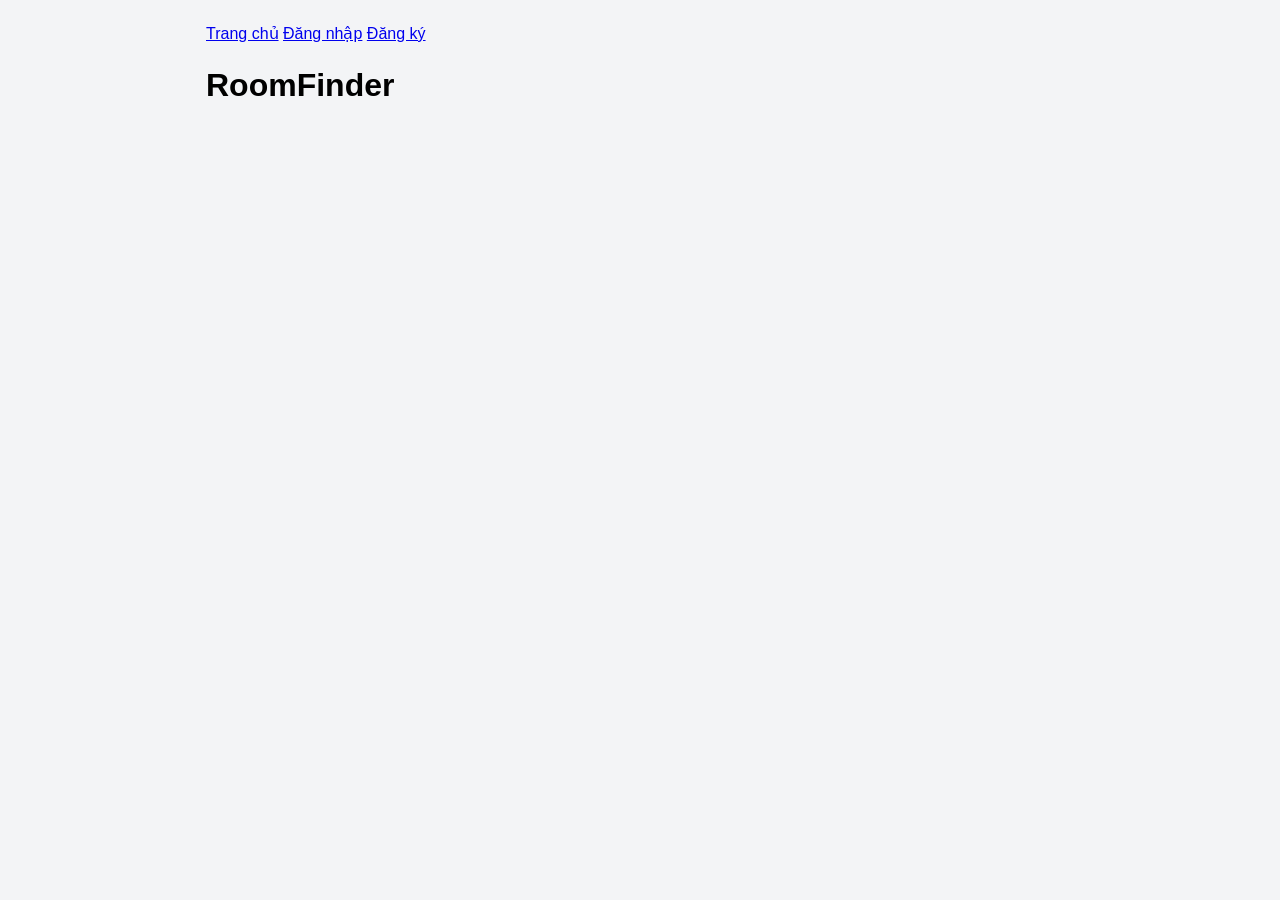
==== Frontend/index.html @ 50eba418 "feat(auth-ui): trang dang ky, dang nhap, luu token, bat CORS cho frontend" ====
<!DOCTYPE html>
<html lang="vi">
<head>
    <meta charset="UTF-8">
    <meta name="viewport" content="width=device-width, initial-scale=1.0">
    <title>Trang chủ | RoomFinder</title>
    <link rel="stylesheet" href="styles.css">
    <link rel="stylesheet" href="css/index.css">
    <script src="js/config.js" defer></script>
    <script src="js/auth/session.js" defer></script>
    <script src="js/ui.js" defer></script>
    <script src="js/index.js" defer></script>
</head>
<body class="home-page">
    <header class="container">
        <nav aria-label="Điều hướng chính">
            <a href="index.html" aria-current="page">Trang chủ</a>
            <a href="pages/auth/login.html">Đăng nhập</a>
            <a href="pages/auth/register.html">Đăng ký</a>
        </nav>
    </header>
    <main class="container">
        <h1>RoomFinder</h1>
        <!-- TODO: Thêm nội dung trang chủ tại đây. -->
    </main>
</body>
</html>
---- Frontend/styles.css ----
* { box-sizing: border-box; }

body {
  font-family: Arial, sans-serif;
  background: #f3f4f6;
  margin: 0;
}

.auth-box {
  max-width: 400px;
  margin: 60px auto;
  background: #fff;
  padding: 28px;
  border-radius: 10px;
  box-shadow: 0 2px 10px rgba(0, 0, 0, 0.1);
}

.auth-box h2 { margin-top: 0; text-align: center; }

.auth-box label {
  display: block;
  margin: 14px 0 6px;
  font-weight: bold;
  font-size: 14px;
}

.auth-box input,
.auth-box select {
  width: 100%;
  padding: 10px;
  border: 1px solid #ccc;
  border-radius: 6px;
  font-size: 15px;
}

.auth-box button {
  width: 100%;
  margin-top: 20px;
  padding: 12px;
  background: #2563eb;
  color: #fff;
  border: none;
  border-radius: 6px;
  font-size: 16px;
  cursor: pointer;
}

.auth-box button:hover { background: #1d4ed8; }
.auth-box button:disabled { background: #93c5fd; cursor: not-allowed; }
.auth-box p { text-align: center; margin-bottom: 0; }

.message {
  margin-top: 12px;
  padding: 10px;
  border-radius: 6px;
  font-size: 14px;
  display: none;
}
.message.error { display: block; background: #fee2e2; color: #b91c1c; }
.message.success { display: block; background: #dcfce7; color: #166534; }

.topbar {
  display: flex;
  justify-content: space-between;
  align-items: center;
  background: #2563eb;
  color: #fff;
  padding: 12px 24px;
}
.topbar button {
  background: #fff;
  color: #2563eb;
  border: none;
  padding: 8px 14px;
  border-radius: 6px;
  cursor: pointer;
}
.container { max-width: 900px; margin: 24px auto; padding: 0 16px; }
---- Frontend/css/index.css ----
/* CSS riêng của index.html. Viết giao diện trang chủ tại đây. */
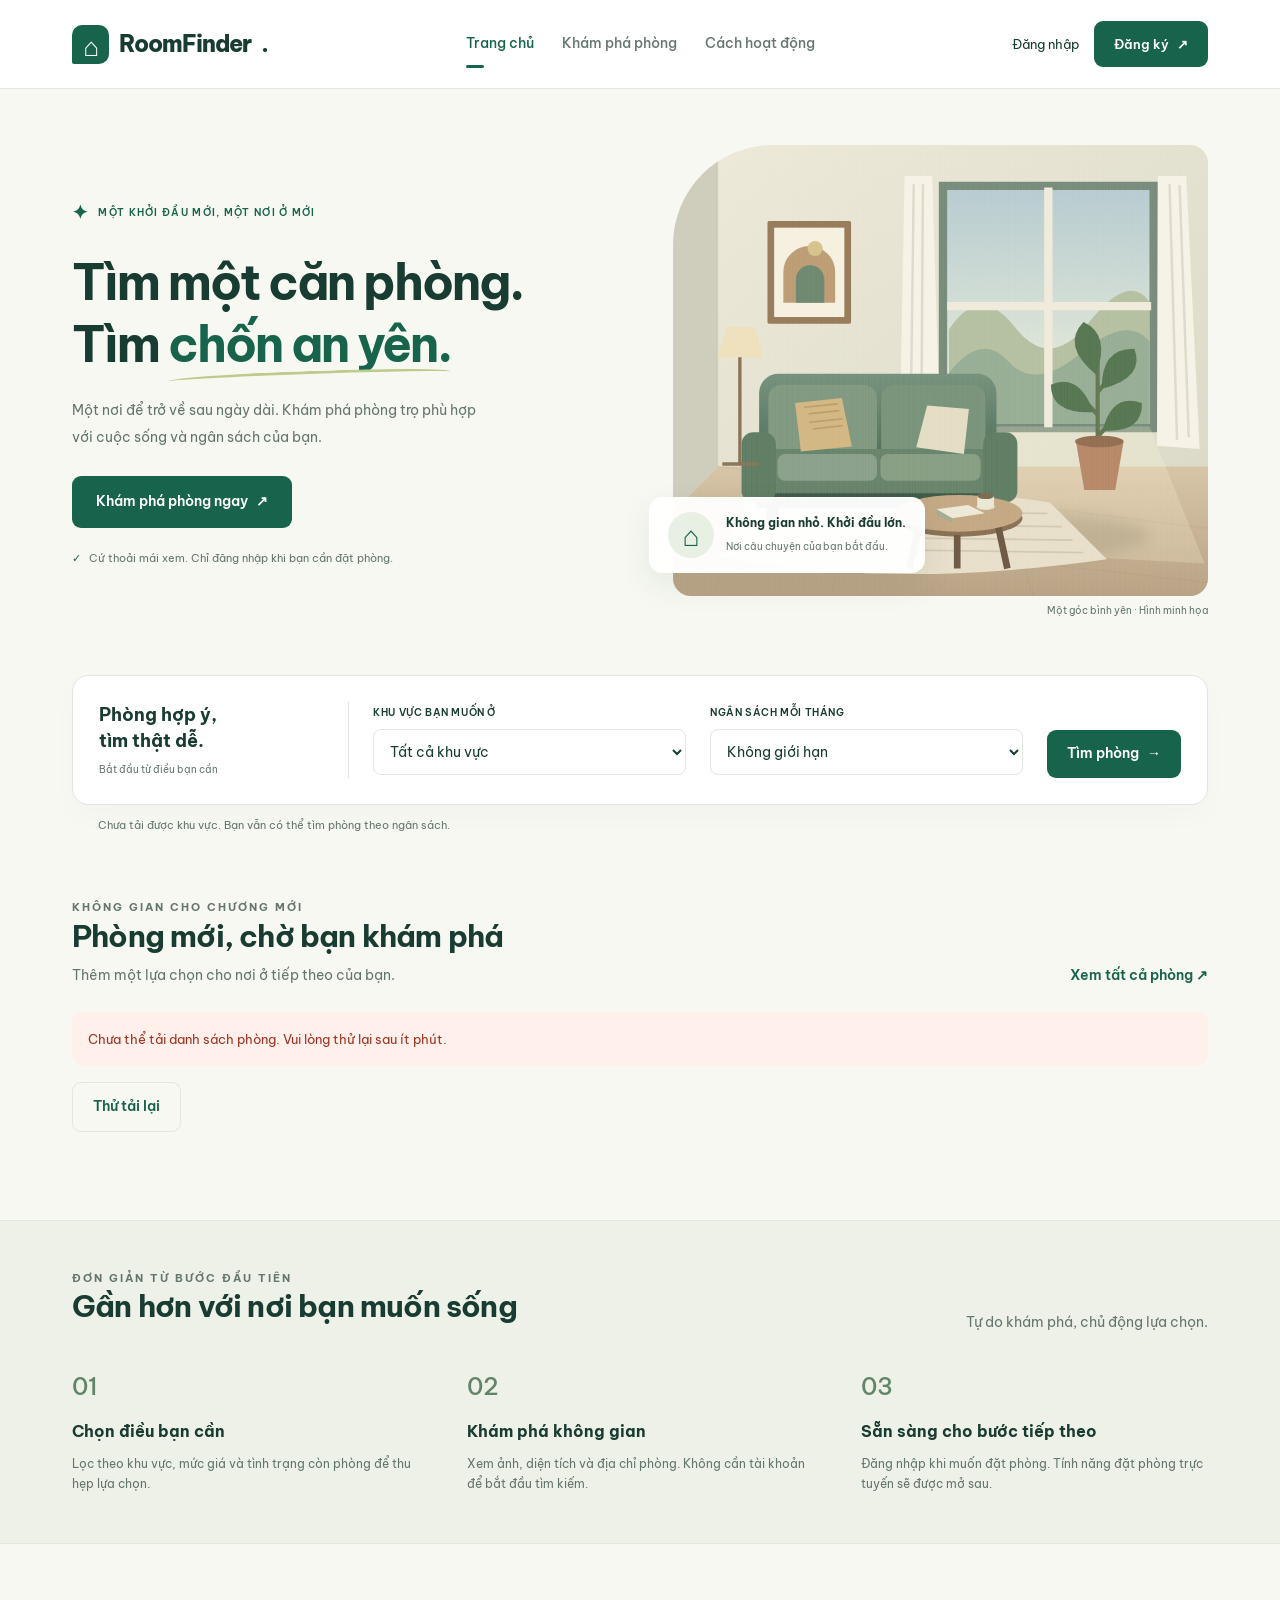
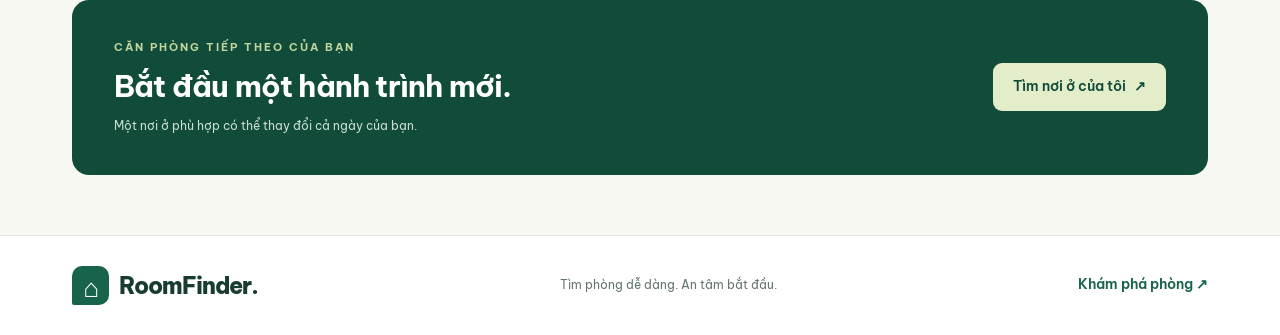
==== commit 4b8cd0d6: "feat(room-ui): trang danh sach phong dang card, loc theo gia va khu vuc, them truong District" ====
--- a/Frontend/index.html
+++ b/Frontend/index.html
@@ -1,27 +1,82 @@
 <!DOCTYPE html>
 <html lang="vi">
 <head>
-    <meta charset="UTF-8">
-    <meta name="viewport" content="width=device-width, initial-scale=1.0">
-    <title>Trang chủ | RoomFinder</title>
-    <link rel="stylesheet" href="styles.css">
-    <link rel="stylesheet" href="css/index.css">
-    <script src="js/config.js" defer></script>
-    <script src="js/auth/session.js" defer></script>
-    <script src="js/ui.js" defer></script>
-    <script src="js/index.js" defer></script>
+  <meta charset="UTF-8">
+  <meta name="viewport" content="width=device-width, initial-scale=1.0">
+  <meta name="description" content="Tìm phòng trọ phù hợp với bạn. Khám phá khu vực, so sánh giá và xem phòng tự do cùng RoomFinder.">
+  <title>RoomFinder — Tìm phòng, tìm chốn an yên</title>
+  <link rel="stylesheet" href="styles.css">
+  <link rel="stylesheet" href="css/index.css">
+  <link rel="stylesheet" href="css/rooms/room-list.css">
 </head>
-<body class="home-page">
-    <header class="container">
-        <nav aria-label="Điều hướng chính">
-            <a href="index.html" aria-current="page">Trang chủ</a>
-            <a href="pages/auth/login.html">Đăng nhập</a>
-            <a href="pages/auth/register.html">Đăng ký</a>
-        </nav>
-    </header>
-    <main class="container">
-        <h1>RoomFinder</h1>
-        <!-- TODO: Thêm nội dung trang chủ tại đây. -->
-    </main>
+<body>
+  <a class="skip-link" href="#main">Đến nội dung chính</a>
+  <header class="site-header">
+    <div class="container nav-inner">
+      <a class="brand" href="index.html"><span class="brand-mark" aria-hidden="true">⌂</span>RoomFinder<span class="brand-dot">.</span></a>
+      <nav class="nav-links" aria-label="Điều hướng chính">
+        <a href="index.html" aria-current="page">Trang chủ</a>
+        <a href="pages/rooms/room-list.html">Khám phá phòng</a>
+        <a class="nav-guide" href="#how-it-works">Cách hoạt động</a>
+      </nav>
+      <div id="userMenu" class="user-menu">
+        <a data-login href="pages/auth/login.html">Đăng nhập</a>
+        <a class="button" href="pages/auth/register.html">Đăng ký <span aria-hidden="true">↗</span></a>
+      </div>
+    </div>
+  </header>
+  <main id="main">
+    <section class="container hero">
+      <div class="hero-copy">
+        <span class="hero-tag"><span aria-hidden="true">✦</span> MỘT KHỞI ĐẦU MỚI, MỘT NƠI Ở MỚI</span>
+        <h1>Tìm một căn phòng.<br>Tìm <em>chốn an yên.</em></h1>
+        <p>Một nơi để trở về sau ngày dài. Khám phá phòng trọ phù hợp với cuộc sống và ngân sách của bạn.</p>
+        <a class="button hero-button" href="pages/rooms/room-list.html">Khám phá phòng ngay <span aria-hidden="true">↗</span></a>
+        <div class="hero-note"><span aria-hidden="true">✓</span> Cứ thoải mái xem. Chỉ đăng nhập khi bạn cần đặt phòng.</div>
+      </div>
+      <div class="hero-visual">
+        <img src="assets/images/home-room.svg" alt="Minh họa căn phòng ấm áp với cửa sổ lớn, ghế sofa và cây xanh" width="640" height="540" fetchpriority="high">
+        <div class="visual-label"><span class="visual-label-icon" aria-hidden="true">⌂</span><div><strong>Không gian nhỏ. Khởi đầu lớn.</strong><span>Nơi câu chuyện của bạn bắt đầu.</span></div></div>
+        <span class="image-caption">Một góc bình yên · Hình minh họa</span>
+      </div>
+    </section>
+    <section class="container search-section" aria-label="Tìm phòng nhanh">
+      <form id="homeSearch" class="home-search" action="pages/rooms/room-list.html">
+        <div class="search-intro"><strong>Phòng hợp ý,<br>tìm thật dễ.</strong><span>Bắt đầu từ điều bạn cần</span></div>
+        <div class="field"><label for="homeDistrict">KHU VỰC BẠN MUỐN Ở</label><select id="homeDistrict" name="district"><option value="">Tất cả khu vực</option></select></div>
+        <div class="field"><label for="homeBudget">NGÂN SÁCH MỖI THÁNG</label><select id="homeBudget" name="maxPrice"><option value="">Không giới hạn</option><option value="2000000">Đến 2 triệu đồng</option><option value="3000000">Đến 3 triệu đồng</option><option value="5000000">Đến 5 triệu đồng</option><option value="7000000">Đến 7 triệu đồng</option></select></div>
+        <button type="submit">Tìm phòng <span aria-hidden="true">→</span></button>
+      </form>
+      <p id="districtHint" class="search-hint">Gợi ý: chọn khu vực và mức giá để tìm phòng phù hợp hơn.</p>
+    </section>
+    <section class="container latest-section" aria-labelledby="latestTitle">
+      <div class="section-heading">
+        <div><p class="eyebrow">KHÔNG GIAN CHO CHƯƠNG MỚI</p><h2 id="latestTitle">Phòng mới, chờ bạn khám phá</h2><p>Thêm một lựa chọn cho nơi ở tiếp theo của bạn.</p></div>
+        <a class="text-link" href="pages/rooms/room-list.html">Xem tất cả phòng <span aria-hidden="true">↗</span></a>
+      </div>
+      <div id="status" class="status" role="status" aria-live="polite"></div>
+      <button id="retryRooms" class="btn-outline" type="button" hidden>Thử tải lại</button>
+      <div id="roomGrid" class="room-grid" aria-busy="true"></div>
+    </section>
+    <section class="how-section" id="how-it-works">
+      <div class="container">
+        <div class="section-heading"><div><p class="eyebrow">ĐƠN GIẢN TỪ BƯỚC ĐẦU TIÊN</p><h2>Gần hơn với nơi bạn muốn sống</h2></div><p>Tự do khám phá, chủ động lựa chọn.</p></div>
+        <div class="step-grid">
+          <article><span class="step-number">01</span><h3>Chọn điều bạn cần</h3><p>Lọc theo khu vực, mức giá và tình trạng còn phòng để thu hẹp lựa chọn.</p></article>
+          <article><span class="step-number">02</span><h3>Khám phá không gian</h3><p>Xem ảnh, diện tích và địa chỉ phòng. Không cần tài khoản để bắt đầu tìm kiếm.</p></article>
+          <article><span class="step-number">03</span><h3>Sẵn sàng cho bước tiếp theo</h3><p>Đăng nhập khi muốn đặt phòng. Tính năng đặt phòng trực tuyến sẽ được mở sau.</p></article>
+        </div>
+      </div>
+    </section>
+    <section class="container"><div class="home-cta"><div><p class="eyebrow">CĂN PHÒNG TIẾP THEO CỦA BẠN</p><h2>Bắt đầu một hành trình mới.</h2><p>Một nơi ở phù hợp có thể thay đổi cả ngày của bạn.</p></div><a class="button" href="pages/rooms/room-list.html">Tìm nơi ở của tôi <span aria-hidden="true">↗</span></a></div></section>
+  </main>
+  <footer class="site-footer"><div class="container footer-inner"><a class="brand" href="index.html"><span class="brand-mark" aria-hidden="true">⌂</span>RoomFinder.</a><p>Tìm phòng dễ dàng. An tâm bắt đầu.</p><a class="text-link" href="pages/rooms/room-list.html">Khám phá phòng ↗</a></div></footer>
+  <script src="js/config.js"></script>
+  <script src="js/utils.js"></script>
+  <script src="js/auth/session.js"></script>
+  <script src="js/navigation.js"></script>
+  <script src="js/rooms/room-api.js"></script>
+  <script src="js/rooms/room-ui.js"></script>
+  <script src="js/index.js"></script>
 </body>
-</html>
+</html>
--- a/Frontend/styles.css
+++ b/Frontend/styles.css
@@ -1,78 +1,61 @@
+@import url('https://fonts.googleapis.com/css2?family=Be+Vietnam+Pro:wght@400;500;600;700;800&display=swap');
+:root { --green: #17634b; --green-dark: #104c39; --ink: #183b32; --muted: #65766e; --line: #dfe7df; --cream: #f7f8f2; }
 * { box-sizing: border-box; }
-
-body {
-  font-family: Arial, sans-serif;
-  background: #f3f4f6;
-  margin: 0;
-}
-
-.auth-box {
-  max-width: 400px;
-  margin: 60px auto;
-  background: #fff;
-  padding: 28px;
-  border-radius: 10px;
-  box-shadow: 0 2px 10px rgba(0, 0, 0, 0.1);
-}
-
-.auth-box h2 { margin-top: 0; text-align: center; }
-
-.auth-box label {
-  display: block;
-  margin: 14px 0 6px;
-  font-weight: bold;
-  font-size: 14px;
-}
-
-.auth-box input,
-.auth-box select {
-  width: 100%;
-  padding: 10px;
-  border: 1px solid #ccc;
-  border-radius: 6px;
-  font-size: 15px;
-}
-
-.auth-box button {
-  width: 100%;
-  margin-top: 20px;
-  padding: 12px;
-  background: #2563eb;
-  color: #fff;
-  border: none;
-  border-radius: 6px;
-  font-size: 16px;
-  cursor: pointer;
-}
-
-.auth-box button:hover { background: #1d4ed8; }
-.auth-box button:disabled { background: #93c5fd; cursor: not-allowed; }
-.auth-box p { text-align: center; margin-bottom: 0; }
-
-.message {
-  margin-top: 12px;
-  padding: 10px;
-  border-radius: 6px;
-  font-size: 14px;
-  display: none;
-}
-.message.error { display: block; background: #fee2e2; color: #b91c1c; }
-.message.success { display: block; background: #dcfce7; color: #166534; }
-
-.topbar {
-  display: flex;
-  justify-content: space-between;
-  align-items: center;
-  background: #2563eb;
-  color: #fff;
-  padding: 12px 24px;
-}
-.topbar button {
-  background: #fff;
-  color: #2563eb;
-  border: none;
-  padding: 8px 14px;
-  border-radius: 6px;
-  cursor: pointer;
-}
-.container { max-width: 900px; margin: 24px auto; padding: 0 16px; }+html { scroll-behavior: smooth; }
+body { margin: 0; background: var(--cream); color: var(--ink); font-family: 'Be Vietnam Pro', Arial, sans-serif; font-size: 14px; line-height: 1.7; }
+a { color: inherit; text-decoration: none; }
+button, input, select { font: inherit; }
+button, .button { cursor: pointer; border: 0; border-radius: 9px; padding: 12px 20px; background: var(--green); color: white; font-weight: 600; display: inline-flex; align-items: center; justify-content: center; gap: 8px; transition: background .2s; }
+button:disabled { opacity: .55; cursor: not-allowed; }
+button:hover:not(:disabled), .button:hover { background: var(--green-dark); }
+.btn-secondary { background: #edf2eb; color: var(--green); }
+.btn-secondary:hover:not(:disabled) { background: #e0e9dc; }
+.btn-outline { background: transparent; color: var(--green); border: 1px solid var(--line); }
+.btn-outline:hover { background: #edf2eb; }
+:focus-visible { outline: 3px solid #cf9c4d; outline-offset: 4px; }
+[hidden] { display: none !important; }
+.container { max-width: 1200px; margin: 0 auto; padding: 0 32px; }
+.site-header { background: #fff; border-bottom: 1px solid var(--line); }
+.nav-inner { display: flex; align-items: center; justify-content: space-between; gap: 24px; min-height: 88px; }
+.brand { display: inline-flex; align-items: center; gap: 10px; font-size: 23px; font-weight: 800; letter-spacing: -1px; white-space: nowrap; }
+.brand-mark { width: 37px; height: 39px; background: var(--green); color: #fff; display: grid; place-items: center; border-radius: 10px 10px 10px 2px; font-size: 26px; }
+.nav-links, .user-menu { display: flex; align-items: center; gap: 28px; }
+.nav-links a { color: var(--muted); font-weight: 500; }
+.nav-links a:hover, .nav-links [aria-current] { color: var(--green); }
+.nav-links [aria-current] { position: relative; }
+.nav-links [aria-current]::after { content: ''; position: absolute; width: 18px; height: 3px; background: var(--green); bottom: -12px; left: 0; border-radius: 3px; }
+.user-menu { gap: 15px; font-size: 13px; }
+#userInfo { max-width: 200px; overflow: hidden; text-overflow: ellipsis; white-space: nowrap; }
+.eyebrow { color: var(--green); font-size: 11px; font-weight: 700; letter-spacing: 2px; text-transform: uppercase; }
+h1, h2, h3, p { margin-top: 0; }
+h1, h2, h3 { line-height: 1.3; }
+h2 { font-size: 30px; letter-spacing: -.8px; }
+.muted { color: var(--muted); }
+.section-heading { display: flex; justify-content: space-between; gap: 20px; align-items: end; margin-bottom: 24px; }
+.section-heading h2 { margin-bottom: 8px; }
+.section-heading p { margin: 0; color: var(--muted); }
+.text-link { color: var(--green); font-weight: 600; white-space: nowrap; }
+.field { display: flex; flex-direction: column; gap: 8px; }
+.field label { font-size: 12px; font-weight: 600; }
+input, select { width: 100%; min-width: 0; background: white; color: var(--ink); padding: 12px; border: 1px solid var(--line); border-radius: 8px; }
+input::placeholder { color: #8b978e; }
+.site-footer { border-top: 1px solid var(--line); background: #fff; padding: 30px 0; margin-top: 60px; }
+.footer-inner { display: flex; justify-content: space-between; align-items: center; gap: 20px; }
+.footer-inner p { font-size: 12px; color: var(--muted); margin: 0; }
+.skip-link { position: absolute; left: 20px; top: -100px; z-index: 10; background: white; padding: 12px; }
+.skip-link:focus { top: 10px; }
+.status, .message { display: none; padding: 16px; border-radius: 10px; margin: 16px 0; font-size: 13px; }
+.status.info { display: block; background: #eaf1ec; color: var(--green); }
+.status.error, .message.error { display: block; background: #fff0eb; color: #9e3422; }
+.message.success { display: block; background: #e5f3e7; color: var(--green); }
+.auth-page { min-height: 100vh; background: radial-gradient(ellipse at top left, #ddebdc, transparent 60%), var(--cream); }
+.auth-header { padding-top: 30px; display: flex; justify-content: space-between; align-items: center; }
+.auth-box { max-width: 460px; margin: 48px auto; padding: 36px; border: 1px solid var(--line); background: white; border-radius: 20px; box-shadow: 0 20px 60px #173d3210; }
+.auth-box h1 { font-size: 28px; margin-bottom: 10px; }
+.auth-box label { display: block; margin: 16px 0 6px; font-size: 12px; font-weight: 600; }
+.auth-box button { width: 100%; margin-top: 24px; }
+.auth-box > p:last-child { text-align: center; margin: 22px 0 0; font-size: 13px; }
+.auth-box a { color: var(--green); font-weight: 600; }
+@media (max-width: 900px) { .nav-links { gap: 18px; } .nav-links .nav-guide { display: none; } .nav-inner { gap: 16px; } #userInfo { max-width: 130px; } }
+@media (max-width: 640px) { .container { padding: 0 20px; } .nav-inner { flex-wrap: wrap; padding-top: 16px; padding-bottom: 16px; gap: 18px 10px; } .brand { font-size: 20px; } .nav-links { order: 3; width: 100%; font-size: 13px; } .user-menu { gap: 12px; font-size: 12px; } .user-menu .button, .user-menu button { padding: 9px 12px; } #userInfo { max-width: 110px; } h2 { font-size: 25px; } .section-heading { align-items: start; flex-direction: column; gap: 10px; } .footer-inner { align-items: start; flex-direction: column; } .auth-box { margin: 32px 20px; padding: 26px; } .auth-header { padding-top: 22px; } .auth-header > a:last-child { font-size: 12px; } }
+@media (prefers-reduced-motion: reduce) { html { scroll-behavior: auto; } *, *::before, *::after { transition: none !important; animation: none !important; } }
--- a/Frontend/css/index.css
+++ b/Frontend/css/index.css
@@ -1 +1,37 @@
-/* CSS riêng của index.html. Viết giao diện trang chủ tại đây. */
+.hero { display: grid; grid-template-columns: 1.03fr 1fr; align-items: center; gap: 50px; padding-top: 56px; padding-bottom: 56px; }
+.hero-tag { display: inline-flex; align-items: center; gap: 9px; font-size: 10px; letter-spacing: 1.3px; color: var(--green); font-weight: 600; }
+.hero-tag > span { font-size: 19px; }
+.hero h1 { font-size: clamp(34px, 3.8vw, 49px); letter-spacing: -2px; line-height: 1.28; margin: 22px 0; font-weight: 700; }
+.hero h1 em { color: var(--green); font-style: normal; position: relative; }
+.hero h1 em::after { content: ''; position: absolute; left: 0; right: 0; bottom: -7px; height: 8px; border-radius: 50%; border-top: 3px solid #bdca8a; transform: rotate(-2deg); }
+.hero-copy > p { color: var(--muted); max-width: 410px; line-height: 1.9; margin-bottom: 26px; }
+.hero-button { padding: 14px 24px; }
+.hero-note { margin-top: 21px; font-size: 11px; color: var(--muted); }
+.hero-note span { color: var(--green); margin-right: 5px; }
+.hero-visual { position: relative; padding-bottom: 23px; }
+.hero-visual > img { width: 100%; height: auto; display: block; border-radius: 100px 18px 18px 18px; }
+.visual-label { position: absolute; bottom: 46px; left: -24px; display: flex; align-items: center; gap: 12px; background: #fffffff5; padding: 14px 18px; border: 1px solid #fff; border-radius: 13px; box-shadow: 0 12px 32px #1d3d3215; }
+.visual-label-icon { background: #e8efe3; color: var(--green); font-size: 28px; width: 46px; height: 46px; display: grid; place-items: center; border-radius: 50%; }
+.visual-label strong { display: block; font-size: 12px; }
+.visual-label div > span { font-size: 10px; color: var(--muted); }
+.image-caption { position: absolute; right: 0; bottom: 0; font-size: 10px; color: var(--muted); }
+.home-search { display: grid; grid-template-columns: 1fr 1.25fr 1.25fr auto; align-items: center; gap: 24px; background: #fff; border: 1px solid var(--line); padding: 26px; border-radius: 16px; box-shadow: 0 12px 28px #183b3205; }
+.search-intro { border-right: 1px solid var(--line); }
+.search-intro strong { font-size: 18px; line-height: 1.45; display: block; }
+.search-intro span { display: block; font-size: 10px; color: var(--muted); margin-top: 6px; }
+.home-search .field label { font-size: 10px; letter-spacing: .6px; }
+.home-search > button { align-self: end; }
+.search-hint { margin: 11px 0 0 26px; color: var(--muted); font-size: 11px; }
+.latest-section { padding-top: 64px; padding-bottom: 64px; }
+.how-section { padding: 48px 0; background: #edf1e7; border-top: 1px solid #e1e7dc; border-bottom: 1px solid #e1e7dc; }
+.step-grid { display: grid; grid-template-columns: repeat(3, 1fr); gap: 48px; margin-top: 32px; }
+.step-number { display: inline-block; padding-bottom: 10px; color: #62856a; font-size: 24px; font-weight: 500; }
+.step-grid h3 { font-size: 16px; margin: 4px 0 12px; }
+.step-grid p { color: var(--muted); font-size: 12px; margin: 0; }
+.home-cta { margin-top: 56px; background: var(--green-dark); color: #fff; padding: 38px 42px; border-radius: 17px; display: flex; align-items: center; justify-content: space-between; gap: 24px; }
+.home-cta .eyebrow { color: #c2d49e; }
+.home-cta h2 { margin-bottom: 10px; }
+.home-cta p:last-child { color: #cbddd1; margin: 0; font-size: 12px; }
+.home-cta .button { background: #e4edca; color: var(--green-dark); white-space: nowrap; }
+@media (max-width: 900px) { .hero { gap: 30px; } .hero h1 { font-size: 37px; } .home-search { grid-template-columns: 1fr 1fr auto; gap: 16px; } .search-intro { display: none; } .visual-label { left: -10px; padding: 10px; } }
+@media (max-width: 640px) { .hero { grid-template-columns: 1fr; gap: 30px; padding-top: 30px; padding-bottom: 28px; } .hero h1 { font-size: 37px; letter-spacing: -1.6px; } .hero-copy > p { font-size: 13px; } .hero-visual { max-width: 460px; width: 100%; margin: auto; } .hero-visual > img { max-height: 320px; object-fit: cover; } .visual-label { left: 10px; } .home-search { grid-template-columns: 1fr; padding: 20px; gap: 16px; } .home-search button { width: 100%; } .search-hint { margin-left: 0; } .latest-section { padding-top: 40px; padding-bottom: 40px; } .step-grid { grid-template-columns: 1fr; gap: 26px; } .step-grid article { padding-left: 50px; position: relative; } .step-number { position: absolute; left: 0; top: 0; } .home-cta { flex-direction: column; align-items: start; padding: 28px; margin-top: 36px; } }
--- a/Frontend/css/rooms/room-list.css
+++ b/Frontend/css/rooms/room-list.css
@@ -0,0 +1,59 @@
+.rooms-main { min-height: 65vh; padding-top: 42px; }
+.page-intro { padding: 0 0 26px; }
+.page-intro h1 { font-size: 36px; letter-spacing: -1.3px; margin-bottom: 12px; }
+.page-intro > p:last-child { color: var(--muted); margin: 0; }
+.filter-bar { display: grid; grid-template-columns: 1.15fr 1fr 1fr auto; gap: 22px; padding: 24px; background: white; border: 1px solid var(--line); border-radius: 14px; margin-bottom: 34px; align-items: end; }
+.filter-actions { display: flex; gap: 8px; }
+.filter-bottom { grid-column: 1 / -1; display: flex; justify-content: space-between; align-items: center; gap: 14px; padding-top: 14px; border-top: 1px solid var(--line); }
+.check-label { display: flex; align-items: center; gap: 9px; font-size: 12px; cursor: pointer; }
+.check-label input { width: 16px; height: 16px; accent-color: var(--green); }
+.filter-bottom > span { font-size: 11px; color: var(--muted); }
+.results-heading { display: flex; justify-content: space-between; align-items: baseline; gap: 16px; margin-bottom: 20px; }
+.results-heading h2 { font-size: 23px; margin: 0; }
+#resultCount { color: var(--muted); font-size: 12px; }
+.room-grid { display: grid; grid-template-columns: repeat(3, minmax(0, 1fr)); gap: 24px; }
+.room-card { background: white; border: 1px solid var(--line); border-radius: 14px; overflow: hidden; display: flex; flex-direction: column; transition: transform .2s, box-shadow .2s; min-width: 0; }
+.room-card:hover { transform: translateY(-4px); box-shadow: 0 12px 30px #183b3210; }
+.room-media { aspect-ratio: 1.65; position: relative; background: #e8ede3; overflow: hidden; }
+.room-media img { width: 100%; height: 100%; object-fit: cover; display: block; }
+.no-image { width: 100%; height: 100%; min-height: 180px; display: flex; flex-direction: column; justify-content: center; align-items: center; gap: 5px; color: #758575; background: linear-gradient(135deg, #e8ede3, #d9e3d5); font-size: 12px; }
+.no-image > span { font-size: 48px; color: #93aa91; line-height: 1.2; }
+.badge { display: inline-flex; align-items: center; gap: 5px; padding: 4px 9px; border-radius: 6px; font-size: 10px; font-weight: 600; }
+.room-media .badge { position: absolute; left: 14px; top: 14px; }
+.badge-ok { background: #f4faef; color: #28603d; }
+.badge-full { background: #f1ece4; color: #75604c; }
+.card-body { padding: 19px; display: flex; flex-direction: column; flex: 1; }
+.card-district { color: var(--muted); font-size: 10px; letter-spacing: .7px; text-transform: uppercase; margin-bottom: 9px; }
+.room-card h3 { margin: 0 0 10px; font-size: 16px; overflow-wrap: anywhere; }
+.card-address { color: var(--muted); font-size: 12px; margin: 0 0 15px; overflow-wrap: anywhere; }
+.card-meta { display: flex; gap: 14px; color: var(--muted); font-size: 11px; margin-bottom: 18px; }
+.card-footer { margin-top: auto; border-top: 1px solid #edf0e9; padding-top: 15px; display: flex; align-items: center; justify-content: space-between; gap: 6px; flex-wrap: wrap; }
+.price { font-size: 16px; font-weight: 700; color: var(--green); }
+.card-footer button { padding: 7px 0; color: var(--green); background: transparent; font-size: 11px; }
+.card-footer button:hover { background: transparent; text-decoration: underline; }
+#retryRooms { margin-bottom: 24px; }
+.empty-state { grid-column: 1 / -1; text-align: center; padding: 48px 24px; border: 1px dashed #c9d7c7; border-radius: 14px; background: #fff; }
+.empty-state > span { font-size: 38px; color: #839a7b; }
+.empty-state h3 { margin: 12px 0 8px; }
+.empty-state p { font-size: 13px; color: var(--muted); margin: 0; }
+.skeleton { min-height: 330px; background: linear-gradient(100deg, #e6ece2 25%, #f3f6ef 45%, #e6ece2 65%); background-size: 250% 100%; animation: shimmer 1.5s infinite; border-radius: 14px; }
+@keyframes shimmer { to { background-position: -200% 0; } }
+.room-dialog { border: 1px solid var(--line); border-radius: 20px; padding: 0; width: min(580px, calc(100% - 32px)); max-height: 90vh; color: var(--ink); background: white; }
+.room-dialog::backdrop { background: #102c23a6; backdrop-filter: blur(4px); }
+.dialog-header { display: flex; justify-content: space-between; align-items: center; gap: 16px; padding: 18px 24px; border-bottom: 1px solid var(--line); }
+.dialog-header > span { font-weight: 600; }
+.dialog-close { padding: 3px 12px; font-size: 23px; background: #edf2eb; color: var(--green); }
+.dialog-body { padding: 24px; }
+.dialog-body h2 { margin: 16px 0 10px; font-size: 25px; overflow-wrap: anywhere; }
+.dialog-body .room-media { border-radius: 12px; }
+.detail-facts { display: grid; grid-template-columns: 1fr 1fr; gap: 16px; margin: 20px 0; }
+.detail-facts div { background: var(--cream); padding: 12px; border-radius: 8px; }
+.detail-facts dt { font-size: 11px; color: var(--muted); }
+.detail-facts dd { margin: 4px 0 0; overflow-wrap: anywhere; }
+.booking-note { font-size: 12px; color: var(--muted); margin: 12px 0 0; }
+.room-gallery { display: flex; gap: 10px; overflow-x: auto; padding: 12px 0; }
+.gallery-thumb { flex: 0 0 78px; padding: 3px; border: 1px solid var(--line); background: white; }
+.gallery-thumb img { width: 70px; height: 55px; object-fit: cover; border-radius: 6px; }
+@media (max-width: 1000px) { .filter-bar { grid-template-columns: 1fr 1fr; } .room-grid { gap: 16px; } .card-body { padding: 15px; } .price { font-size: 14px; } }
+@media (max-width: 760px) { .room-grid { grid-template-columns: repeat(2, minmax(0, 1fr)); } .filter-bottom > span { max-width: 210px; } }
+@media (max-width: 540px) { .rooms-main { padding-top: 28px; } .page-intro h1 { font-size: 29px; } .page-intro > p:last-child { font-size: 12px; } .filter-bar { grid-template-columns: 1fr; padding: 20px; gap: 16px; } .filter-actions button { flex: 1; } .filter-bottom { align-items: start; flex-direction: column; } .filter-bottom > span { max-width: none; } .room-grid { grid-template-columns: 1fr; } .room-media { aspect-ratio: 1.75; } .card-body { padding: 19px; } .results-heading h2 { font-size: 20px; } .dialog-body { padding: 18px; } .price { font-size: 16px; } }
